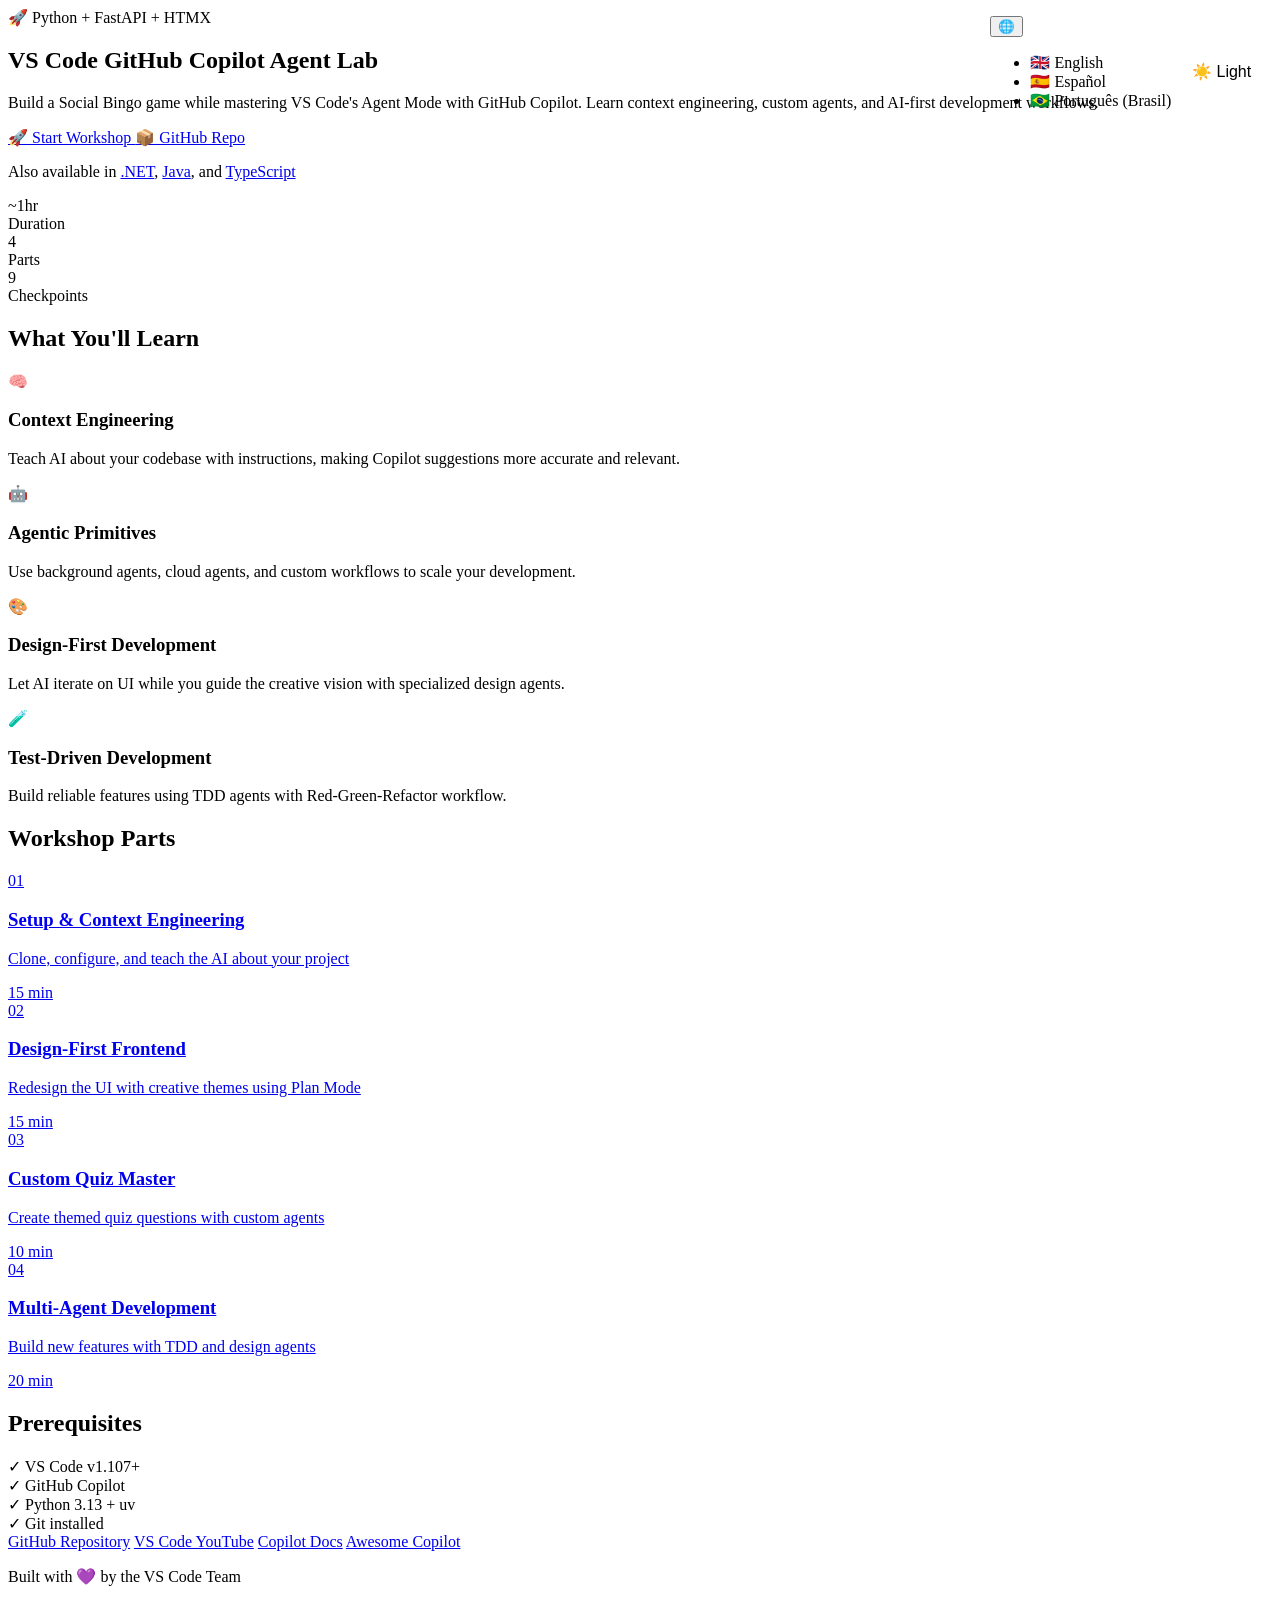
==== docs/index.html @ 3598910f "Initial commit" ====
<!DOCTYPE html>
<html lang="en">
<head>
    <!-- Google tag (gtag.js) -->
    <script async src="https://www.googletagmanager.com/gtag/js?id=G-LSC44NDPLQ"></script>
    <script>
      window.dataLayer = window.dataLayer || [];
      function gtag(){dataLayer.push(arguments);}
      gtag('js', new Date());
      gtag('config', 'G-LSC44NDPLQ');
    </script>
    <meta charset="UTF-8">
    <meta name="viewport" content="width=device-width, initial-scale=1.0">
    <title>VS Code GitHub Copilot Agent Lab | Python Edition</title>
    <link rel="preconnect" href="https://fonts.googleapis.com">
    <link rel="preconnect" href="https://fonts.gstatic.com" crossorigin>
    <link href="https://fonts.googleapis.com/css2?family=JetBrains+Mono:wght@400;700&family=Space+Grotesk:wght@400;500;700&display=swap" rel="stylesheet">
    <link rel="alternate" hreflang="en" href="https://copilot-dev-days.github.io/agent-lab-python/">
    <link rel="alternate" hreflang="pt-BR" href="https://copilot-dev-days.github.io/agent-lab-python/pt_BR/">
    <link rel="alternate" hreflang="es" href="https://copilot-dev-days.github.io/agent-lab-python/es/">
    <link rel="alternate" hreflang="x-default" href="https://copilot-dev-days.github.io/agent-lab-python/">
    <link rel="stylesheet" href="styles.css">
    <link rel="stylesheet" href="light-theme.css">
    <script src="theme-toggle.js"></script>
</head>
<body>
    <div style="position:fixed;top:1rem;right:1rem;z-index:1000;display:flex;gap:0.5rem;align-items:center;">
        <div class="locale-picker" id="localePicker">
            <button type="button" class="locale-toggle" aria-haspopup="listbox" aria-expanded="false" aria-label="Select language">🌐</button>
            <ul role="listbox" aria-label="Language">
                <li role="option" data-locale="en" aria-selected="true" class="active">🇬🇧 English</li>
                <li role="option" data-locale="es" aria-selected="false">🇪🇸 Español</li>
                <li role="option" data-locale="pt-BR" aria-selected="false">🇧🇷 Português (Brasil)</li>
            </ul>
        </div>
        <button class="theme-toggle" onclick="toggleTheme()">☀️ Light</button>
    </div>
    <div class="container">
        <!-- Hero -->
        <section class="hero">
            <span class="hero-badge">🚀 Python + FastAPI + HTMX</span>
            <h1>VS Code GitHub Copilot Agent Lab</h1>
            <p class="hero-subtitle">
                Build a Social Bingo game while mastering VS Code's Agent Mode with GitHub Copilot. 
                Learn context engineering, custom agents, and AI-first development workflows.
            </p>
            <div class="hero-cta">
                <a href="step.html?step=00-overview" class="btn btn-primary">
                    🚀 Start Workshop
                </a>
                <a href="https://github.com/copilot-dev-days/agent-lab-python" class="btn btn-secondary">
                    📦 GitHub Repo
                </a>
            </div>
            <p class="hero-also">Also available in <a href="https://copilot-dev-days.github.io/agent-lab-dotnet/">.NET</a>, <a href="https://copilot-dev-days.github.io/agent-lab-java/">Java</a>, and <a href="https://copilot-dev-days.github.io/agent-lab-typescript/">TypeScript</a></p>
            <div class="stats">
                <div class="stat">
                    <div class="stat-value">~1hr</div>
                    <div class="stat-label">Duration</div>
                </div>
                <div class="stat">
                    <div class="stat-value">4</div>
                    <div class="stat-label">Parts</div>
                </div>
                <div class="stat">
                    <div class="stat-value">9</div>
                    <div class="stat-label">Checkpoints</div>
                </div>
            </div>
        </section>

        <!-- Features -->
        <section class="features">
            <h2 class="section-title">What You'll Learn</h2>
            <div class="features-grid">
                <div class="feature-card">
                    <div class="feature-icon">🧠</div>
                    <h3>Context Engineering</h3>
                    <p>Teach AI about your codebase with instructions, making Copilot suggestions more accurate and relevant.</p>
                </div>
                <div class="feature-card">
                    <div class="feature-icon">🤖</div>
                    <h3>Agentic Primitives</h3>
                    <p>Use background agents, cloud agents, and custom workflows to scale your development.</p>
                </div>
                <div class="feature-card">
                    <div class="feature-icon">🎨</div>
                    <h3>Design-First Development</h3>
                    <p>Let AI iterate on UI while you guide the creative vision with specialized design agents.</p>
                </div>
                <div class="feature-card">
                    <div class="feature-icon">🧪</div>
                    <h3>Test-Driven Development</h3>
                    <p>Build reliable features using TDD agents with Red-Green-Refactor workflow.</p>
                </div>
            </div>
        </section>

        <!-- Workshop Parts -->
        <section class="workshop">
            <h2 class="section-title">Workshop Parts</h2>
            <div class="parts-list">
                <a href="step.html?step=01-setup" class="part-card">
                    <div class="part-number">01</div>
                    <div class="part-content">
                        <h3>Setup & Context Engineering</h3>
                        <p>Clone, configure, and teach the AI about your project</p>
                    </div>
                    <span class="part-time">15 min</span>
                </a>
                <a href="step.html?step=02-design" class="part-card">
                    <div class="part-number">02</div>
                    <div class="part-content">
                        <h3>Design-First Frontend</h3>
                        <p>Redesign the UI with creative themes using Plan Mode</p>
                    </div>
                    <span class="part-time">15 min</span>
                </a>
                <a href="step.html?step=03-quiz-master" class="part-card">
                    <div class="part-number">03</div>
                    <div class="part-content">
                        <h3>Custom Quiz Master</h3>
                        <p>Create themed quiz questions with custom agents</p>
                    </div>
                    <span class="part-time">10 min</span>
                </a>
                <a href="step.html?step=04-multi-agent" class="part-card">
                    <div class="part-number">04</div>
                    <div class="part-content">
                        <h3>Multi-Agent Development</h3>
                        <p>Build new features with TDD and design agents</p>
                    </div>
                    <span class="part-time">20 min</span>
                </a>
            </div>
        </section>
    </div>

    <!-- Prerequisites -->
    <section class="prereqs">
        <div class="container">
            <h2 class="section-title">Prerequisites</h2>
            <div class="prereqs-grid">
                <div class="prereq-item">
                    <span class="prereq-check">✓</span>
                    <span>VS Code v1.107+</span>
                </div>
                <div class="prereq-item">
                    <span class="prereq-check">✓</span>
                    <span>GitHub Copilot</span>
                </div>
                <div class="prereq-item">
                    <span class="prereq-check">✓</span>
                    <span>Python 3.13 + uv</span>
                </div>
                <div class="prereq-item">
                    <span class="prereq-check">✓</span>
                    <span>Git installed</span>
                </div>
            </div>
        </div>
    </section>

    <div class="container">
        <!-- Footer -->
        <footer>
            <div class="footer-links">
                <a href="https://github.com/copilot-dev-days/agent-lab-python">GitHub Repository</a>
                <a href="https://www.youtube.com/code">VS Code YouTube</a>
                <a href="https://code.visualstudio.com/docs/copilot/overview">Copilot Docs</a>
                <a href="https://github.com/github/awesome-copilot">Awesome Copilot</a>
            </div>
            <p class="footer-credit">
                Built with 💜 by the VS Code Team
            </p>
        </footer>
    </div>

    <script>
    (function(){
      var match=location.pathname.match(/\/(pt_BR|es)\//);
      var locale=match?match[1]:'en';
      var picker=document.getElementById('localePicker');
      if(!picker)return;
      var btn=picker.querySelector('.locale-toggle'),list=picker.querySelector('ul');
      list.querySelectorAll('li').forEach(function(li){
        var l=li.dataset.locale==='pt-BR'?'pt_BR':li.dataset.locale;
        if(l===locale){li.classList.add('active');li.setAttribute('aria-selected','true');}
        else{li.classList.remove('active');li.setAttribute('aria-selected','false');}
      });
      function open(){list.style.display='block';btn.setAttribute('aria-expanded','true');}
      function close(){list.style.display='none';btn.setAttribute('aria-expanded','false');}
      btn.addEventListener('click',function(e){e.stopPropagation();list.style.display==='block'?close():open();});
      document.addEventListener('click',close);
      document.addEventListener('keydown',function(e){if(e.key==='Escape')close();});
      list.querySelectorAll('li').forEach(function(li){
        li.addEventListener('click',function(e){
          e.stopPropagation();
          var t=li.dataset.locale==='pt-BR'?'pt_BR':li.dataset.locale;
          if(t===locale){close();return;}
          var p=location.pathname;
          if(locale!=='en')p=p.replace(new RegExp('/'+locale+'/'),'/');;
          if(t!=='en'){var base=p.replace(/\/index\.html$/,'/');if(!base.endsWith('/'))base+='/';p=base+t+'/';}
          localStorage.setItem('preferred-locale',t);
          window.location.href=p;
        });
      });
    })();
    </script>
</body>
</html>
---- docs/light-theme.css ----
html[data-theme="light"] {
    --bg-dark: #f5f5f7;
    --bg-card: #ffffff;
    --bg-code: #f0f0f5;
    --neon-cyan: #0077b6;
    --neon-magenta: #c2185b;
    --neon-purple: #7b1fa2;
    --text-primary: #1a1a2e;
    --text-secondary: #555570;
    --border-color: #d0d0dd;
    --success-green: #2e7d32;
    --warning-yellow: #f9a825;
}

html[data-theme="light"] body::before {
    background: linear-gradient(90deg, rgba(0,119,182,0.05) 1px, transparent 1px),
                linear-gradient(rgba(0,119,182,0.05) 1px, transparent 1px);
}

html[data-theme="light"] .hero::before {
    background: radial-gradient(ellipse at 50% 0%, rgba(0,119,182,0.15), transparent 70%);
}

html[data-theme="light"] .header {
    background: rgba(245,245,247,0.95);
}

html[data-theme="light"] code,
html[data-theme="light"] pre {
    background: var(--bg-code);
    color: #1a1a2e;
}

html[data-theme="light"] .btn-secondary {
    border-color: var(--border-color);
    color: var(--text-primary);
}

html[data-theme="light"] .btn-secondary:hover {
    background: rgba(0,119,182,0.1);
    border-color: var(--neon-cyan);
}

html[data-theme="light"] .card {
    box-shadow: 0 2px 8px rgba(0,0,0,0.08);
}

.theme-toggle {
    background: none;
    border: 1px solid var(--border-color);
    color: var(--text-primary);
    cursor: pointer;
    padding: 0.4rem 0.8rem;
    border-radius: 6px;
    font-size: 1rem;
    transition: all 0.3s ease;
    display: inline-flex;
    align-items: center;
    gap: 0.4rem;
}

.theme-toggle:hover {
    border-color: var(--neon-cyan);
    color: var(--neon-cyan);
}
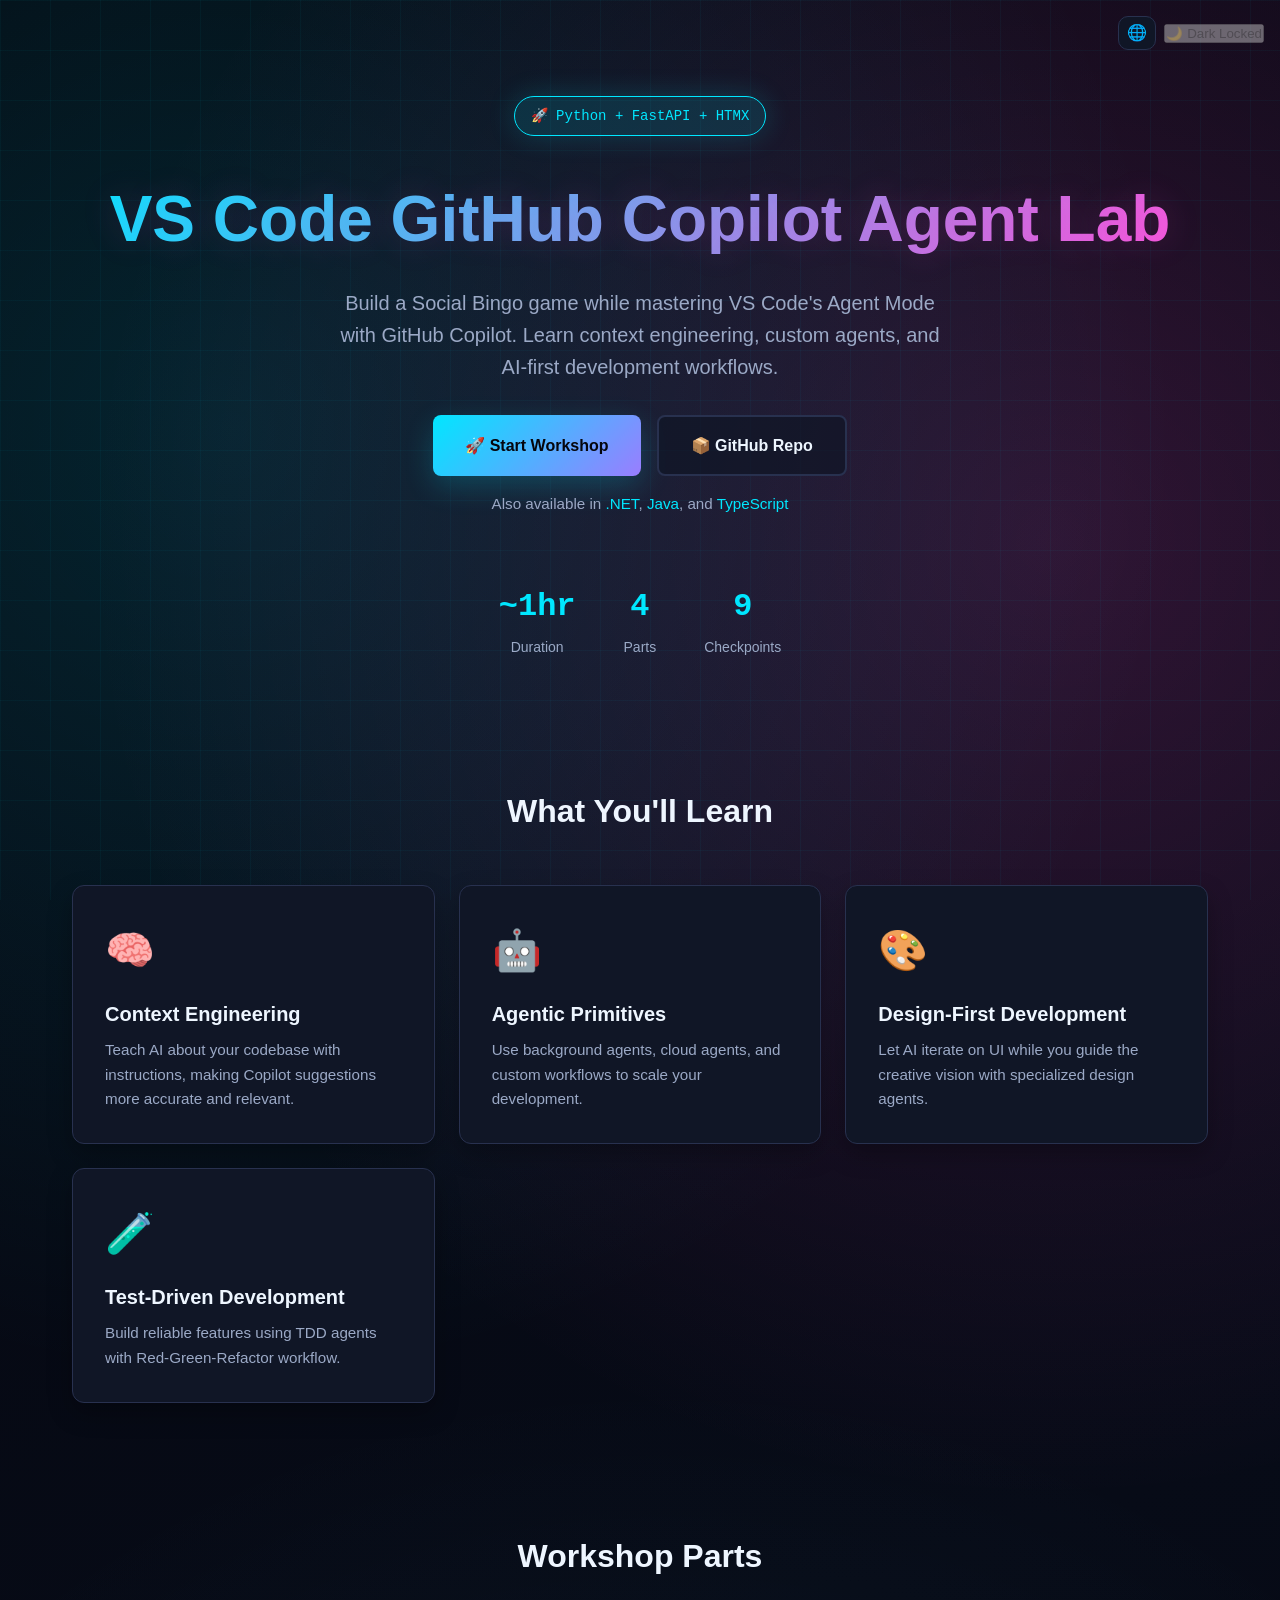
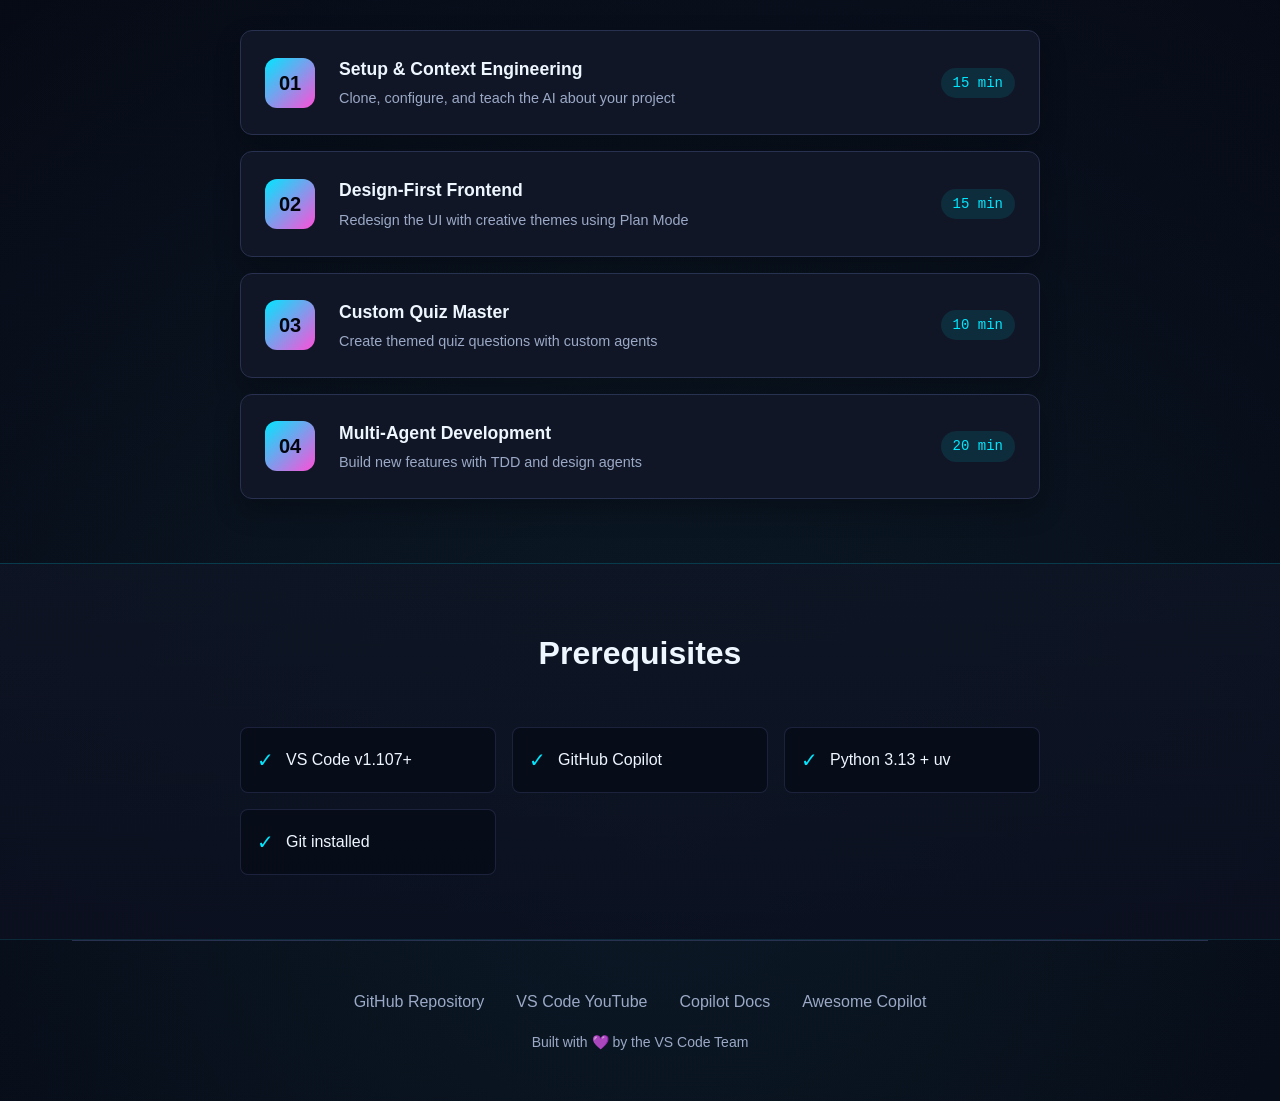
==== commit a7f62d75: "Final commit class" ====
--- a/docs/index.html
+++ b/docs/index.html
@@ -20,7 +20,6 @@
     <link rel="alternate" hreflang="es" href="https://copilot-dev-days.github.io/agent-lab-python/es/">
     <link rel="alternate" hreflang="x-default" href="https://copilot-dev-days.github.io/agent-lab-python/">
     <link rel="stylesheet" href="styles.css">
-    <link rel="stylesheet" href="light-theme.css">
     <script src="theme-toggle.js"></script>
 </head>
 <body>
@@ -33,7 +32,7 @@
                 <li role="option" data-locale="pt-BR" aria-selected="false">🇧🇷 Português (Brasil)</li>
             </ul>
         </div>
-        <button class="theme-toggle" onclick="toggleTheme()">☀️ Light</button>
+        <button class="theme-toggle" onclick="toggleTheme()">🌙 Dark Locked</button>
     </div>
     <div class="container">
         <!-- Hero -->
--- a/docs/styles.css
+++ b/docs/styles.css
@@ -0,0 +1,394 @@
+:root {
+    --bg-dark: #05060d;
+    --bg-card: #101626;
+    --bg-card-soft: #0c1020;
+    --neon-cyan: #00e7ff;
+    --neon-magenta: #ff4fd8;
+    --neon-purple: #9a7dff;
+    --text-primary: #eef6ff;
+    --text-secondary: #9ba9c6;
+    --border-color: #28314f;
+}
+
+* {
+    margin: 0;
+    padding: 0;
+    box-sizing: border-box;
+}
+
+body {
+    font-family: 'Space Grotesk', sans-serif;
+    background:
+        radial-gradient(circle at 18% 16%, rgba(0, 231, 255, 0.13) 0%, transparent 38%),
+        radial-gradient(circle at 82% 20%, rgba(255, 79, 216, 0.17) 0%, transparent 40%),
+        radial-gradient(circle at 52% 90%, rgba(75, 224, 255, 0.08) 0%, transparent 42%),
+        linear-gradient(160deg, #04060e 0%, #070b17 60%, #050712 100%);
+    color: var(--text-primary);
+    line-height: 1.6;
+    min-height: 100vh;
+}
+
+/* Animated grid background */
+body::before {
+    content: '';
+    position: fixed;
+    top: 0;
+    left: 0;
+    width: 100%;
+    height: 100%;
+    background:
+        linear-gradient(90deg, rgba(0, 231, 255, 0.04) 1px, transparent 1px),
+        linear-gradient(rgba(0, 231, 255, 0.04) 1px, transparent 1px);
+    background-size: 50px 50px;
+    pointer-events: none;
+    z-index: -1;
+    animation: drift 24s linear infinite;
+}
+
+@keyframes drift {
+    from {
+        transform: translateY(0);
+    }
+    to {
+        transform: translateY(50px);
+    }
+}
+
+.container {
+    max-width: 1200px;
+    margin: 0 auto;
+    padding: 0 2rem;
+}
+
+/* Hero Section */
+.hero {
+    padding: 6rem 0 4rem;
+    text-align: center;
+    position: relative;
+}
+
+.hero-badge {
+    display: inline-block;
+    padding: 0.5rem 1rem;
+    background: rgba(0, 231, 255, 0.12);
+    border: 1px solid var(--neon-cyan);
+    border-radius: 50px;
+    font-size: 0.875rem;
+    color: var(--neon-cyan);
+    margin-bottom: 2rem;
+    font-family: 'JetBrains Mono', monospace;
+    box-shadow: 0 0 28px rgba(0, 231, 255, 0.18);
+}
+
+.hero h1 {
+    font-size: clamp(2.5rem, 6vw, 4rem);
+    font-weight: 700;
+    margin-bottom: 1rem;
+    background: linear-gradient(135deg, var(--neon-cyan), var(--neon-magenta));
+    -webkit-background-clip: text;
+    -webkit-text-fill-color: transparent;
+    background-clip: text;
+    text-shadow: 0 0 35px rgba(255, 79, 216, 0.18);
+}
+
+.hero-subtitle {
+    font-size: 1.25rem;
+    color: var(--text-secondary);
+    max-width: 600px;
+    margin: 0 auto 2rem;
+}
+
+.hero-cta {
+    display: flex;
+    gap: 1rem;
+    justify-content: center;
+    flex-wrap: wrap;
+}
+
+.btn {
+    display: inline-flex;
+    align-items: center;
+    gap: 0.5rem;
+    padding: 1rem 2rem;
+    border-radius: 8px;
+    font-weight: 600;
+    text-decoration: none;
+    transition: all 0.3s ease;
+    font-size: 1rem;
+}
+
+.btn-primary {
+    background: linear-gradient(135deg, var(--neon-cyan), var(--neon-purple));
+    color: var(--bg-dark);
+    box-shadow: 0 10px 30px rgba(0, 231, 255, 0.2);
+}
+
+.btn-primary:hover {
+    transform: translateY(-2px);
+    box-shadow: 0 16px 45px rgba(0, 231, 255, 0.34);
+}
+
+.btn-secondary {
+    background: rgba(16, 22, 38, 0.68);
+    border: 2px solid var(--border-color);
+    color: var(--text-primary);
+}
+
+.btn-secondary:hover {
+    border-color: var(--neon-cyan);
+    color: var(--neon-cyan);
+    box-shadow: 0 0 24px rgba(0, 231, 255, 0.2);
+}
+
+/* Stats */
+.stats {
+    display: flex;
+    justify-content: center;
+    gap: 3rem;
+    margin-top: 4rem;
+    flex-wrap: wrap;
+}
+
+.stat {
+    text-align: center;
+}
+
+.stat-value {
+    font-size: 2rem;
+    font-weight: 700;
+    color: var(--neon-cyan);
+    font-family: 'JetBrains Mono', monospace;
+}
+
+.stat-label {
+    font-size: 0.875rem;
+    color: var(--text-secondary);
+    margin-top: 0.25rem;
+}
+
+/* Features Section */
+.features {
+    padding: 4rem 0;
+}
+
+.section-title {
+    font-size: 2rem;
+    text-align: center;
+    margin-bottom: 3rem;
+}
+
+.features-grid {
+    display: grid;
+    grid-template-columns: repeat(auto-fit, minmax(280px, 1fr));
+    gap: 1.5rem;
+}
+
+.feature-card {
+    background: var(--bg-card);
+    border: 1px solid var(--border-color);
+    border-radius: 12px;
+    padding: 2rem;
+    transition: all 0.3s ease;
+    box-shadow: 0 10px 24px rgba(0, 0, 0, 0.28);
+}
+
+.feature-card:hover {
+    border-color: var(--neon-cyan);
+    transform: translateY(-4px);
+    box-shadow: 0 16px 36px rgba(0, 231, 255, 0.18);
+}
+
+.feature-icon {
+    font-size: 2.5rem;
+    margin-bottom: 1rem;
+}
+
+.feature-card h3 {
+    font-size: 1.25rem;
+    margin-bottom: 0.5rem;
+}
+
+.feature-card p {
+    color: var(--text-secondary);
+    font-size: 0.95rem;
+}
+
+/* Workshop Parts */
+.workshop {
+    padding: 4rem 0;
+}
+
+.parts-list {
+    display: flex;
+    flex-direction: column;
+    gap: 1rem;
+    max-width: 800px;
+    margin: 0 auto;
+}
+
+.part-card {
+    display: flex;
+    align-items: center;
+    gap: 1.5rem;
+    background: var(--bg-card);
+    border: 1px solid var(--border-color);
+    border-radius: 12px;
+    padding: 1.5rem;
+    text-decoration: none;
+    color: inherit;
+    transition: all 0.3s ease;
+    box-shadow: 0 12px 26px rgba(0, 0, 0, 0.25);
+}
+
+.part-card:hover {
+    border-color: var(--neon-magenta);
+    background: rgba(255, 79, 216, 0.08);
+    transform: translateY(-2px);
+    box-shadow: 0 14px 34px rgba(255, 79, 216, 0.2);
+}
+
+.part-number {
+    width: 50px;
+    height: 50px;
+    display: flex;
+    align-items: center;
+    justify-content: center;
+    background: linear-gradient(135deg, var(--neon-cyan), var(--neon-magenta));
+    border-radius: 12px;
+    font-weight: 700;
+    font-size: 1.25rem;
+    color: var(--bg-dark);
+    flex-shrink: 0;
+}
+
+.part-content {
+    flex: 1;
+}
+
+.part-content h3 {
+    font-size: 1.1rem;
+    margin-bottom: 0.25rem;
+}
+
+.part-content p {
+    color: var(--text-secondary);
+    font-size: 0.9rem;
+}
+
+.part-time {
+    font-family: 'JetBrains Mono', monospace;
+    font-size: 0.875rem;
+    color: var(--neon-cyan);
+    padding: 0.25rem 0.75rem;
+    background: rgba(0,245,255,0.1);
+    border-radius: 50px;
+}
+
+/* Prerequisites */
+.prereqs {
+    padding: 4rem 0;
+    background: linear-gradient(180deg, rgba(16, 22, 38, 0.7), rgba(12, 16, 32, 0.84));
+    border-top: 1px solid rgba(0, 231, 255, 0.2);
+    border-bottom: 1px solid rgba(0, 231, 255, 0.1);
+}
+
+.prereqs-grid {
+    display: grid;
+    grid-template-columns: repeat(auto-fit, minmax(200px, 1fr));
+    gap: 1rem;
+    max-width: 800px;
+    margin: 0 auto;
+}
+
+.prereq-item {
+    display: flex;
+    align-items: center;
+    gap: 0.75rem;
+    padding: 1rem;
+    background: rgba(8, 12, 24, 0.85);
+    border-radius: 8px;
+    border: 1px solid rgba(40, 49, 79, 0.65);
+}
+
+.prereq-check {
+    color: var(--neon-cyan);
+    font-size: 1.25rem;
+}
+
+/* Footer */
+footer {
+    padding: 3rem 0;
+    text-align: center;
+    border-top: 1px solid var(--border-color);
+}
+
+.footer-links {
+    display: flex;
+    justify-content: center;
+    gap: 2rem;
+    margin-bottom: 1rem;
+    flex-wrap: wrap;
+}
+
+.footer-links a {
+    color: var(--text-secondary);
+    text-decoration: none;
+    transition: color 0.3s ease;
+}
+
+.footer-links a:hover {
+    color: var(--neon-cyan);
+    text-shadow: 0 0 16px rgba(0, 231, 255, 0.3);
+}
+
+.footer-credit {
+    color: var(--text-secondary);
+    font-size: 0.875rem;
+}
+
+/* Responsive */
+@media (max-width: 768px) {
+    .hero {
+        padding: 4rem 0 3rem;
+    }
+
+    .stats {
+        gap: 2rem;
+    }
+
+    .part-card {
+        flex-direction: column;
+        text-align: center;
+    }
+
+    .part-time {
+        margin-top: 0.5rem;
+    }
+}
+
+.hero-also {
+    margin-top: 1rem;
+    font-size: 0.95rem;
+    color: var(--text-secondary);
+}
+
+.hero-also a {
+    color: var(--neon-cyan);
+    text-decoration: none;
+    transition: color 0.3s ease;
+}
+
+.hero-also a:hover {
+    color: var(--neon-magenta);
+    text-decoration: underline;
+}
+
+/* --- Locale Picker --- */
+.locale-picker { position: relative; display: inline-flex; }
+.locale-toggle { display: flex; align-items: center; justify-content: center; padding: 8px; border-radius: 10px; border: 1px solid var(--border-color); background: var(--bg-card); color: var(--text-secondary); font-size: 1rem; line-height: 1; transition: all 0.2s; cursor: pointer; }
+.locale-toggle:hover { background: var(--neon-cyan); color: #fff; border-color: var(--neon-cyan); }
+.locale-picker ul { display: none; position: absolute; top: 100%; right: 0; margin: 4px 0 0; padding: 4px 0; list-style: none; background: var(--bg-card); border: 1px solid var(--border-color); border-radius: 10px; box-shadow: 0 4px 12px rgba(0,0,0,0.15); z-index: 100; min-width: 180px; }
+.locale-picker li { padding: 8px 16px; cursor: pointer; font-size: 0.9rem; color: var(--text-primary); white-space: nowrap; transition: background 0.15s; }
+.locale-picker li:hover { background: var(--neon-cyan); color: #fff; }
+.locale-picker li.active { font-weight: 600; color: var(--neon-cyan); }
+.locale-picker li.active:hover { color: #fff; }
